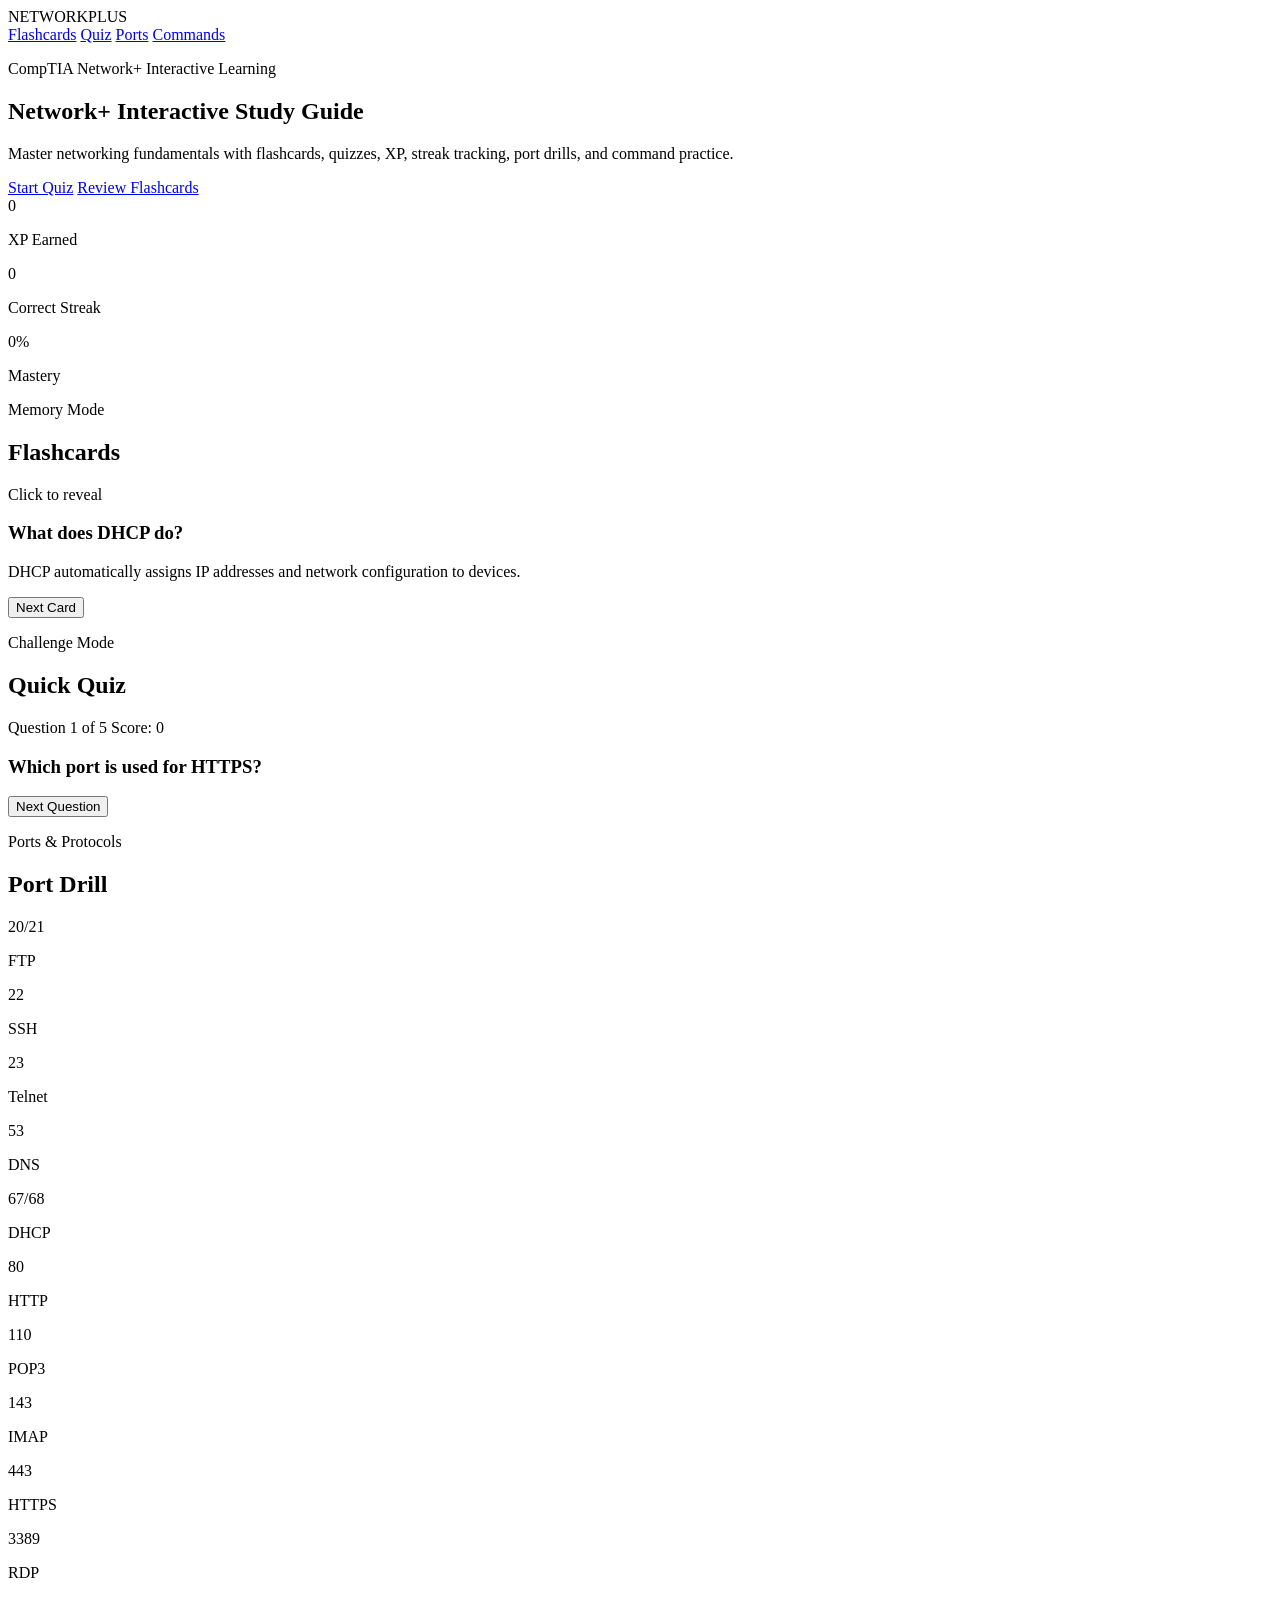
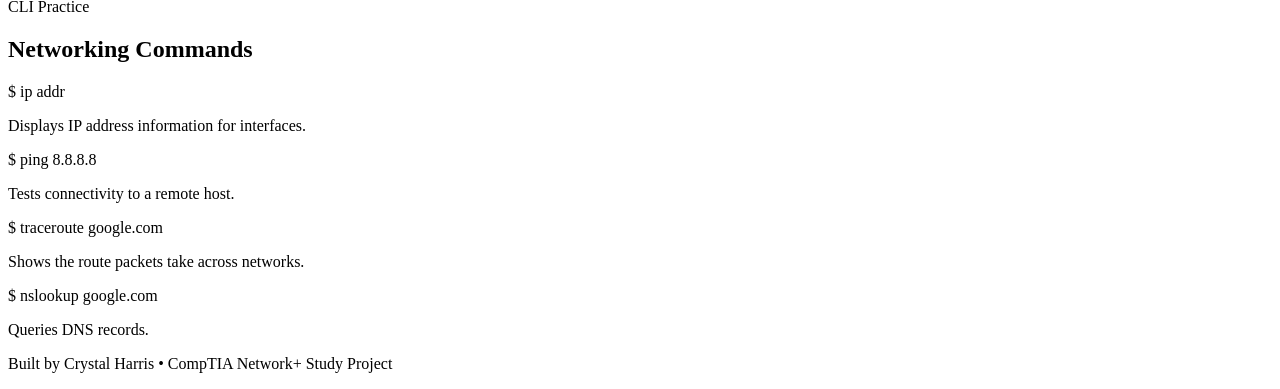
==== index.html @ b1ac8015 "Add interactive Network+ study guide homepage" ====
<!DOCTYPE html>
<html lang="en">
<head>
  <meta charset="UTF-8" />
  <meta name="viewport" content="width=device-width, initial-scale=1.0" />
  <title>Network+ Interactive Study Guide</title>
  <link rel="stylesheet" href="style.css" />
</head>
<body>
  <div class="bg-grid"></div>

  <header class="hero">
    <nav class="nav">
      <div class="logo">NETWORK<span>PLUS</span></div>
      <div class="nav-links">
        <a href="#flashcards">Flashcards</a>
        <a href="#quiz">Quiz</a>
        <a href="#ports">Ports</a>
        <a href="#linux">Commands</a>
      </div>
    </nav>

    <section class="hero-content">
      <p class="eyebrow">CompTIA Network+ Interactive Learning</p>
      <h1>Network+ Interactive Study Guide</h1>
      <p class="subtitle">
        Master networking fundamentals with flashcards, quizzes, XP, streak tracking, port drills, and command practice.
      </p>

      <div class="hero-buttons">
        <a href="#quiz" class="btn primary">Start Quiz</a>
        <a href="#flashcards" class="btn secondary">Review Flashcards</a>
      </div>
    </section>

    <section class="stats-panel">
      <div>
        <span id="xp">0</span>
        <p>XP Earned</p>
      </div>
      <div>
        <span id="streak">0</span>
        <p>Correct Streak</p>
      </div>
      <div>
        <span id="mastery">0%</span>
        <p>Mastery</p>
      </div>
    </section>
  </header>

  <main>
    <section class="section" id="flashcards">
      <div class="section-title">
        <p>Memory Mode</p>
        <h2>Flashcards</h2>
      </div>

      <div class="card flashcard" id="flashcard">
        <div class="tag">Click to reveal</div>
        <h3 id="flashQuestion">What does DHCP do?</h3>
        <p id="flashAnswer" class="hidden">
          DHCP automatically assigns IP addresses and network configuration to devices.
        </p>
      </div>

      <button class="btn primary" onclick="nextFlashcard()">Next Card</button>
    </section>

    <section class="section" id="quiz">
      <div class="section-title">
        <p>Challenge Mode</p>
        <h2>Quick Quiz</h2>
      </div>

      <div class="quiz-box">
        <div class="quiz-header">
          <span id="questionCount">Question 1 of 5</span>
          <span id="score">Score: 0</span>
        </div>

        <h3 id="quizQuestion">Which port is used for HTTPS?</h3>

        <div id="answers" class="answers"></div>

        <p id="feedback" class="feedback"></p>

        <button class="btn secondary" onclick="nextQuestion()">Next Question</button>
      </div>
    </section>

    <section class="section" id="ports">
      <div class="section-title">
        <p>Ports & Protocols</p>
        <h2>Port Drill</h2>
      </div>

      <div class="port-grid">
        <div class="port-card"><span>20/21</span><p>FTP</p></div>
        <div class="port-card"><span>22</span><p>SSH</p></div>
        <div class="port-card"><span>23</span><p>Telnet</p></div>
        <div class="port-card"><span>53</span><p>DNS</p></div>
        <div class="port-card"><span>67/68</span><p>DHCP</p></div>
        <div class="port-card"><span>80</span><p>HTTP</p></div>
        <div class="port-card"><span>110</span><p>POP3</p></div>
        <div class="port-card"><span>143</span><p>IMAP</p></div>
        <div class="port-card"><span>443</span><p>HTTPS</p></div>
        <div class="port-card"><span>3389</span><p>RDP</p></div>
      </div>
    </section>

    <section class="section" id="linux">
      <div class="section-title">
        <p>CLI Practice</p>
        <h2>Networking Commands</h2>
      </div>

      <div class="terminal">
        <div class="terminal-bar">
          <span></span><span></span><span></span>
        </div>

        <p><span class="prompt">$</span> ip addr</p>
        <p class="terminal-output">Displays IP address information for interfaces.</p>

        <p><span class="prompt">$</span> ping 8.8.8.8</p>
        <p class="terminal-output">Tests connectivity to a remote host.</p>

        <p><span class="prompt">$</span> traceroute google.com</p>
        <p class="terminal-output">Shows the route packets take across networks.</p>

        <p><span class="prompt">$</span> nslookup google.com</p>
        <p class="terminal-output">Queries DNS records.</p>
      </div>
    </section>
  </main>

  <footer>
    <p>Built by Crystal Harris • CompTIA Network+ Study Project</p>
  </footer>

  <script src="script.js"></script>
</body>
</html>
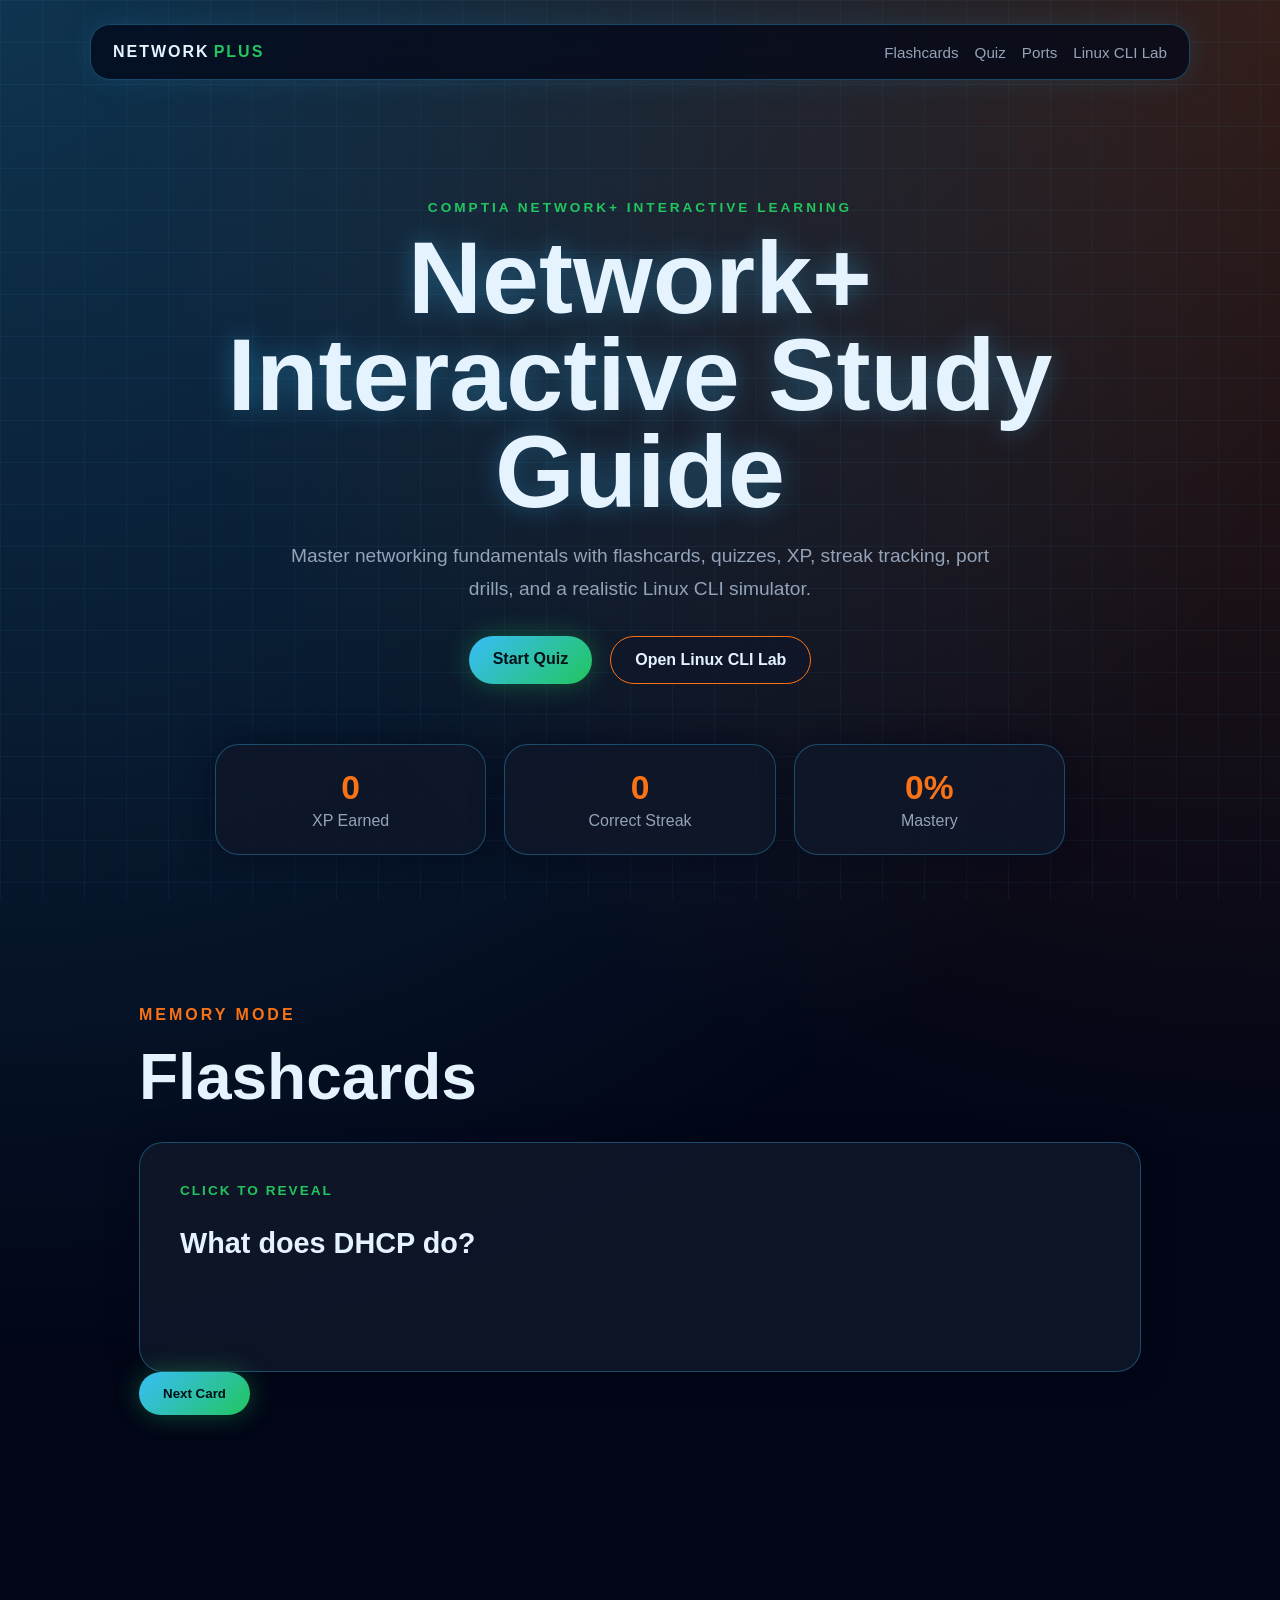
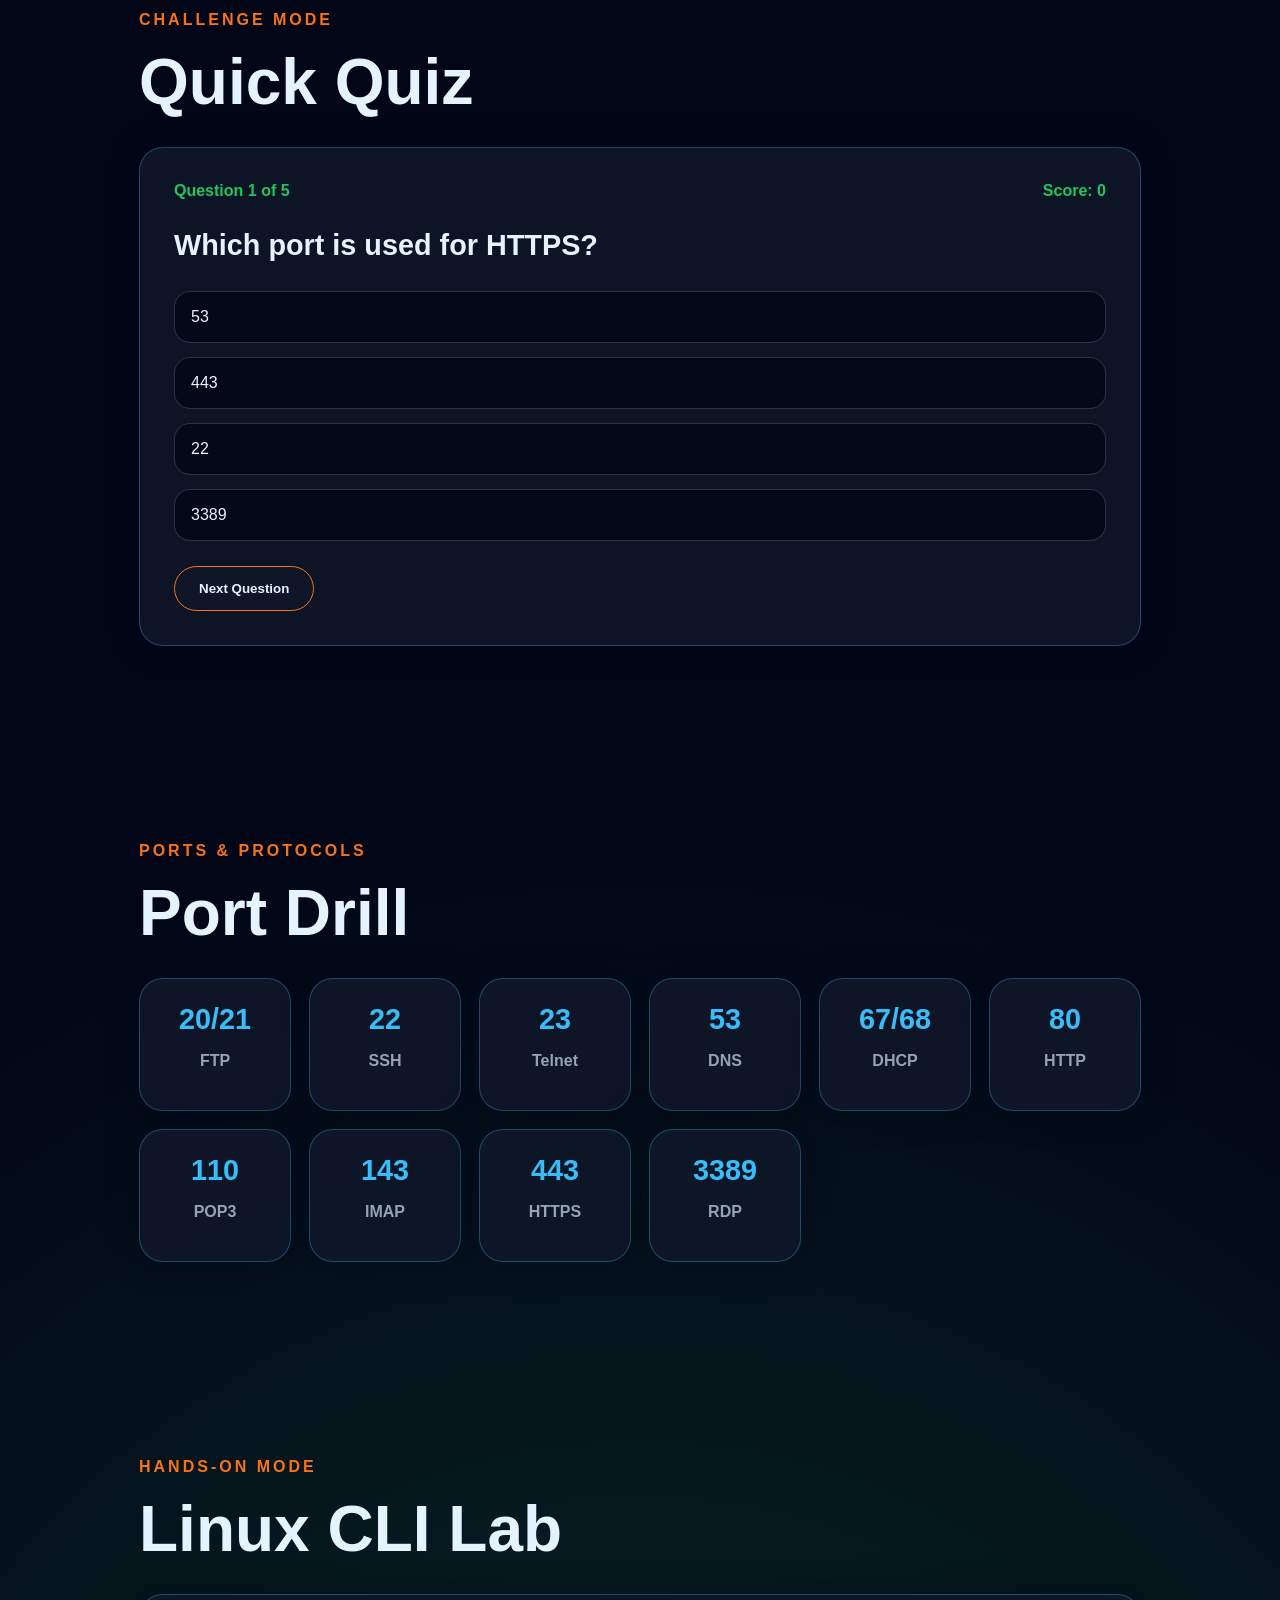
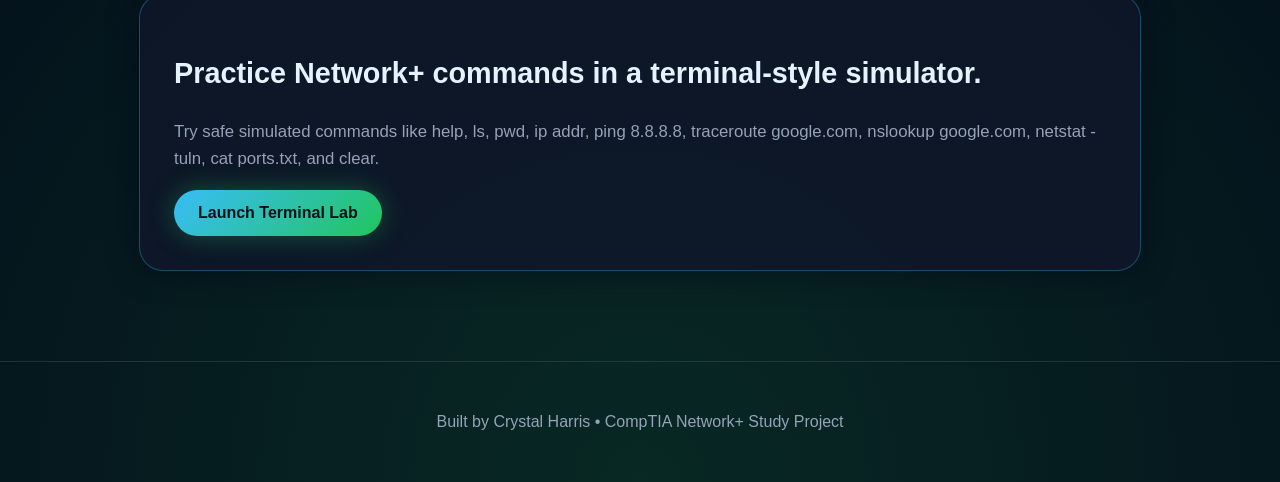
==== commit 16b1f424: "Link separate Linux CLI simulator page" ====
--- a/index.html
+++ b/index.html
@@ -16,129 +16,54 @@
         <a href="#flashcards">Flashcards</a>
         <a href="#quiz">Quiz</a>
         <a href="#ports">Ports</a>
-        <a href="#linux">Commands</a>
+        <a href="terminal.html">Linux CLI Lab</a>
       </div>
     </nav>
 
     <section class="hero-content">
       <p class="eyebrow">CompTIA Network+ Interactive Learning</p>
       <h1>Network+ Interactive Study Guide</h1>
-      <p class="subtitle">
-        Master networking fundamentals with flashcards, quizzes, XP, streak tracking, port drills, and command practice.
-      </p>
+      <p class="subtitle">Master networking fundamentals with flashcards, quizzes, XP, streak tracking, port drills, and a realistic Linux CLI simulator.</p>
 
       <div class="hero-buttons">
         <a href="#quiz" class="btn primary">Start Quiz</a>
-        <a href="#flashcards" class="btn secondary">Review Flashcards</a>
+        <a href="terminal.html" class="btn secondary">Open Linux CLI Lab</a>
       </div>
     </section>
 
     <section class="stats-panel">
-      <div>
-        <span id="xp">0</span>
-        <p>XP Earned</p>
-      </div>
-      <div>
-        <span id="streak">0</span>
-        <p>Correct Streak</p>
-      </div>
-      <div>
-        <span id="mastery">0%</span>
-        <p>Mastery</p>
-      </div>
+      <div><span id="xp">0</span><p>XP Earned</p></div>
+      <div><span id="streak">0</span><p>Correct Streak</p></div>
+      <div><span id="mastery">0%</span><p>Mastery</p></div>
     </section>
   </header>
 
   <main>
     <section class="section" id="flashcards">
-      <div class="section-title">
-        <p>Memory Mode</p>
-        <h2>Flashcards</h2>
-      </div>
-
-      <div class="card flashcard" id="flashcard">
-        <div class="tag">Click to reveal</div>
-        <h3 id="flashQuestion">What does DHCP do?</h3>
-        <p id="flashAnswer" class="hidden">
-          DHCP automatically assigns IP addresses and network configuration to devices.
-        </p>
-      </div>
-
+      <div class="section-title"><p>Memory Mode</p><h2>Flashcards</h2></div>
+      <div class="card flashcard" id="flashcard"><div class="tag">Click to reveal</div><h3 id="flashQuestion">What does DHCP do?</h3><p id="flashAnswer" class="hidden">DHCP automatically assigns IP addresses and network configuration to devices.</p></div>
       <button class="btn primary" onclick="nextFlashcard()">Next Card</button>
     </section>
 
     <section class="section" id="quiz">
-      <div class="section-title">
-        <p>Challenge Mode</p>
-        <h2>Quick Quiz</h2>
-      </div>
+      <div class="section-title"><p>Challenge Mode</p><h2>Quick Quiz</h2></div>
+      <div class="quiz-box"><div class="quiz-header"><span id="questionCount">Question 1 of 5</span><span id="score">Score: 0</span></div><h3 id="quizQuestion">Which port is used for HTTPS?</h3><div id="answers" class="answers"></div><p id="feedback" class="feedback"></p><button class="btn secondary" onclick="nextQuestion()">Next Question</button></div>
+    </section>
 
-      <div class="quiz-box">
-        <div class="quiz-header">
-          <span id="questionCount">Question 1 of 5</span>
-          <span id="score">Score: 0</span>
-        </div>
-
-        <h3 id="quizQuestion">Which port is used for HTTPS?</h3>
-
-        <div id="answers" class="answers"></div>
-
-        <p id="feedback" class="feedback"></p>
-
-        <button class="btn secondary" onclick="nextQuestion()">Next Question</button>
+    <section class="section" id="ports">
+      <div class="section-title"><p>Ports & Protocols</p><h2>Port Drill</h2></div>
+      <div class="port-grid">
+        <div class="port-card"><span>20/21</span><p>FTP</p></div><div class="port-card"><span>22</span><p>SSH</p></div><div class="port-card"><span>23</span><p>Telnet</p></div><div class="port-card"><span>53</span><p>DNS</p></div><div class="port-card"><span>67/68</span><p>DHCP</p></div><div class="port-card"><span>80</span><p>HTTP</p></div><div class="port-card"><span>110</span><p>POP3</p></div><div class="port-card"><span>143</span><p>IMAP</p></div><div class="port-card"><span>443</span><p>HTTPS</p></div><div class="port-card"><span>3389</span><p>RDP</p></div>
       </div>
     </section>
 
-    <section class="section" id="ports">
-      <div class="section-title">
-        <p>Ports & Protocols</p>
-        <h2>Port Drill</h2>
-      </div>
-
-      <div class="port-grid">
-        <div class="port-card"><span>20/21</span><p>FTP</p></div>
-        <div class="port-card"><span>22</span><p>SSH</p></div>
-        <div class="port-card"><span>23</span><p>Telnet</p></div>
-        <div class="port-card"><span>53</span><p>DNS</p></div>
-        <div class="port-card"><span>67/68</span><p>DHCP</p></div>
-        <div class="port-card"><span>80</span><p>HTTP</p></div>
-        <div class="port-card"><span>110</span><p>POP3</p></div>
-        <div class="port-card"><span>143</span><p>IMAP</p></div>
-        <div class="port-card"><span>443</span><p>HTTPS</p></div>
-        <div class="port-card"><span>3389</span><p>RDP</p></div>
-      </div>
-    </section>
-
-    <section class="section" id="linux">
-      <div class="section-title">
-        <p>CLI Practice</p>
-        <h2>Networking Commands</h2>
-      </div>
-
-      <div class="terminal">
-        <div class="terminal-bar">
-          <span></span><span></span><span></span>
-        </div>
-
-        <p><span class="prompt">$</span> ip addr</p>
-        <p class="terminal-output">Displays IP address information for interfaces.</p>
-
-        <p><span class="prompt">$</span> ping 8.8.8.8</p>
-        <p class="terminal-output">Tests connectivity to a remote host.</p>
-
-        <p><span class="prompt">$</span> traceroute google.com</p>
-        <p class="terminal-output">Shows the route packets take across networks.</p>
-
-        <p><span class="prompt">$</span> nslookup google.com</p>
-        <p class="terminal-output">Queries DNS records.</p>
-      </div>
+    <section class="section">
+      <div class="section-title"><p>Hands-On Mode</p><h2>Linux CLI Lab</h2></div>
+      <div class="quiz-box"><h3>Practice Network+ commands in a terminal-style simulator.</h3><p class="feedback">Try safe simulated commands like help, ls, pwd, ip addr, ping 8.8.8.8, traceroute google.com, nslookup google.com, netstat -tuln, cat ports.txt, and clear.</p><a href="terminal.html" class="btn primary">Launch Terminal Lab</a></div>
     </section>
   </main>
 
-  <footer>
-    <p>Built by Crystal Harris • CompTIA Network+ Study Project</p>
-  </footer>
-
+  <footer><p>Built by Crystal Harris • CompTIA Network+ Study Project</p></footer>
   <script src="script.js"></script>
 </body>
-</html>+</html>
--- a/style.css
+++ b/style.css
@@ -0,0 +1,366 @@
+:root {
+  --black: #020617;
+  --dark: #08111f;
+  --blue: #38bdf8;
+  --green: #22c55e;
+  --orange: #f97316;
+  --text: #e5f3ff;
+  --muted: #94a3b8;
+  --card: rgba(15, 23, 42, 0.88);
+  --border: rgba(56, 189, 248, 0.32);
+}
+
+* {
+  box-sizing: border-box;
+  scroll-behavior: smooth;
+}
+
+body {
+  margin: 0;
+  font-family: Arial, Helvetica, sans-serif;
+  background:
+    radial-gradient(circle at top left, rgba(56, 189, 248, 0.25), transparent 35%),
+    radial-gradient(circle at top right, rgba(249, 115, 22, 0.20), transparent 30%),
+    radial-gradient(circle at bottom, rgba(34, 197, 94, 0.18), transparent 35%),
+    var(--black);
+  color: var(--text);
+}
+
+.bg-grid {
+  position: fixed;
+  inset: 0;
+  background-image:
+    linear-gradient(rgba(56, 189, 248, 0.06) 1px, transparent 1px),
+    linear-gradient(90deg, rgba(56, 189, 248, 0.06) 1px, transparent 1px);
+  background-size: 42px 42px;
+  pointer-events: none;
+  z-index: -1;
+}
+
+.hero {
+  min-height: 100vh;
+  padding: 24px;
+}
+
+.nav {
+  max-width: 1100px;
+  margin: 0 auto;
+  padding: 18px 22px;
+  display: flex;
+  justify-content: space-between;
+  align-items: center;
+  border: 1px solid var(--border);
+  border-radius: 20px;
+  background: rgba(2, 6, 23, 0.72);
+  backdrop-filter: blur(12px);
+  box-shadow: 0 0 30px rgba(56, 189, 248, 0.12);
+}
+
+.logo {
+  font-weight: 900;
+  letter-spacing: 2px;
+}
+
+.logo span {
+  color: var(--green);
+  margin-left: 4px;
+}
+
+.nav-links {
+  display: flex;
+  gap: 16px;
+}
+
+.nav-links a {
+  color: var(--muted);
+  text-decoration: none;
+  font-size: 0.95rem;
+}
+
+.nav-links a:hover {
+  color: var(--orange);
+}
+
+.hero-content {
+  max-width: 930px;
+  margin: 120px auto 60px;
+  text-align: center;
+}
+
+.eyebrow {
+  color: var(--green);
+  text-transform: uppercase;
+  letter-spacing: 3px;
+  font-size: 0.85rem;
+  font-weight: 700;
+}
+
+h1 {
+  font-size: clamp(2.6rem, 8vw, 6.5rem);
+  margin: 10px 0;
+  line-height: 0.95;
+  text-shadow: 0 0 26px rgba(56, 189, 248, 0.35);
+}
+
+.subtitle {
+  max-width: 700px;
+  margin: 20px auto;
+  color: var(--muted);
+  font-size: 1.2rem;
+  line-height: 1.7;
+}
+
+.hero-buttons {
+  margin-top: 30px;
+  display: flex;
+  justify-content: center;
+  gap: 18px;
+  flex-wrap: wrap;
+}
+
+.btn {
+  border: none;
+  padding: 14px 24px;
+  border-radius: 999px;
+  font-weight: 800;
+  cursor: pointer;
+  text-decoration: none;
+  display: inline-block;
+  transition: transform 0.2s ease, box-shadow 0.2s ease;
+}
+
+.btn:hover {
+  transform: translateY(-3px);
+}
+
+.primary {
+  color: #021018;
+  background: linear-gradient(135deg, var(--blue), var(--green));
+  box-shadow: 0 0 26px rgba(34, 197, 94, 0.35);
+}
+
+.secondary {
+  color: var(--text);
+  background: rgba(15, 23, 42, 0.8);
+  border: 1px solid var(--orange);
+}
+
+.stats-panel {
+  max-width: 850px;
+  margin: 0 auto;
+  display: grid;
+  grid-template-columns: repeat(3, 1fr);
+  gap: 18px;
+}
+
+.stats-panel div,
+.card,
+.quiz-box,
+.terminal,
+.port-card {
+  background: var(--card);
+  border: 1px solid var(--border);
+  border-radius: 24px;
+  box-shadow: 0 0 30px rgba(2, 6, 23, 0.55);
+}
+
+.stats-panel div {
+  text-align: center;
+  padding: 24px;
+}
+
+.stats-panel span {
+  font-size: 2.1rem;
+  color: var(--orange);
+  font-weight: 900;
+}
+
+.stats-panel p {
+  color: var(--muted);
+  margin: 5px 0 0;
+}
+
+.section {
+  max-width: 1050px;
+  margin: 0 auto;
+  padding: 90px 24px;
+}
+
+.section-title p {
+  color: var(--orange);
+  text-transform: uppercase;
+  letter-spacing: 3px;
+  font-weight: 800;
+}
+
+.section-title h2 {
+  font-size: clamp(2rem, 5vw, 4rem);
+  margin: 0 0 28px;
+}
+
+.flashcard {
+  padding: 40px;
+  cursor: pointer;
+  min-height: 230px;
+  transition: transform 0.25s ease, border-color 0.25s ease;
+}
+
+.flashcard:hover {
+  transform: scale(1.015);
+  border-color: var(--green);
+}
+
+.tag {
+  color: var(--green);
+  font-size: 0.85rem;
+  text-transform: uppercase;
+  letter-spacing: 2px;
+  font-weight: 900;
+}
+
+.flashcard h3,
+.quiz-box h3 {
+  font-size: 1.8rem;
+}
+
+.hidden {
+  display: none;
+}
+
+.flashcard p,
+.feedback,
+.terminal-output {
+  color: var(--muted);
+  font-size: 1.05rem;
+  line-height: 1.6;
+}
+
+.quiz-box {
+  padding: 34px;
+}
+
+.quiz-header {
+  display: flex;
+  justify-content: space-between;
+  color: var(--green);
+  font-weight: 800;
+  margin-bottom: 16px;
+}
+
+.answers {
+  display: grid;
+  gap: 14px;
+  margin: 25px 0;
+}
+
+.answer-btn {
+  padding: 16px;
+  border-radius: 16px;
+  border: 1px solid rgba(148, 163, 184, 0.25);
+  background: rgba(2, 6, 23, 0.72);
+  color: var(--text);
+  cursor: pointer;
+  font-size: 1rem;
+  text-align: left;
+}
+
+.answer-btn:hover {
+  border-color: var(--blue);
+  box-shadow: 0 0 18px rgba(56, 189, 248, 0.18);
+}
+
+.answer-btn.correct {
+  border-color: var(--green);
+  background: rgba(34, 197, 94, 0.14);
+}
+
+.answer-btn.wrong {
+  border-color: var(--orange);
+  background: rgba(249, 115, 22, 0.14);
+}
+
+.port-grid {
+  display: grid;
+  grid-template-columns: repeat(auto-fit, minmax(135px, 1fr));
+  gap: 18px;
+}
+
+.port-card {
+  padding: 24px;
+  text-align: center;
+  transition: transform 0.2s ease, border-color 0.2s ease;
+}
+
+.port-card:hover {
+  transform: translateY(-6px);
+  border-color: var(--orange);
+}
+
+.port-card span {
+  color: var(--blue);
+  font-size: 1.8rem;
+  font-weight: 900;
+}
+
+.port-card p {
+  color: var(--muted);
+  font-weight: 800;
+}
+
+.terminal {
+  padding: 28px;
+  font-family: Consolas, Monaco, monospace;
+}
+
+.terminal-bar {
+  display: flex;
+  gap: 8px;
+  margin-bottom: 22px;
+}
+
+.terminal-bar span {
+  width: 13px;
+  height: 13px;
+  border-radius: 50%;
+  background: var(--orange);
+}
+
+.terminal-bar span:nth-child(2) {
+  background: var(--green);
+}
+
+.terminal-bar span:nth-child(3) {
+  background: var(--blue);
+}
+
+.prompt {
+  color: var(--green);
+  font-weight: 900;
+}
+
+footer {
+  text-align: center;
+  padding: 35px 20px;
+  color: var(--muted);
+  border-top: 1px solid rgba(148, 163, 184, 0.18);
+}
+
+@media (max-width: 700px) {
+  .nav {
+    flex-direction: column;
+    gap: 15px;
+  }
+
+  .nav-links {
+    flex-wrap: wrap;
+    justify-content: center;
+  }
+
+  .stats-panel {
+    grid-template-columns: 1fr;
+  }
+
+  .hero-content {
+    margin-top: 70px;
+  }
+}
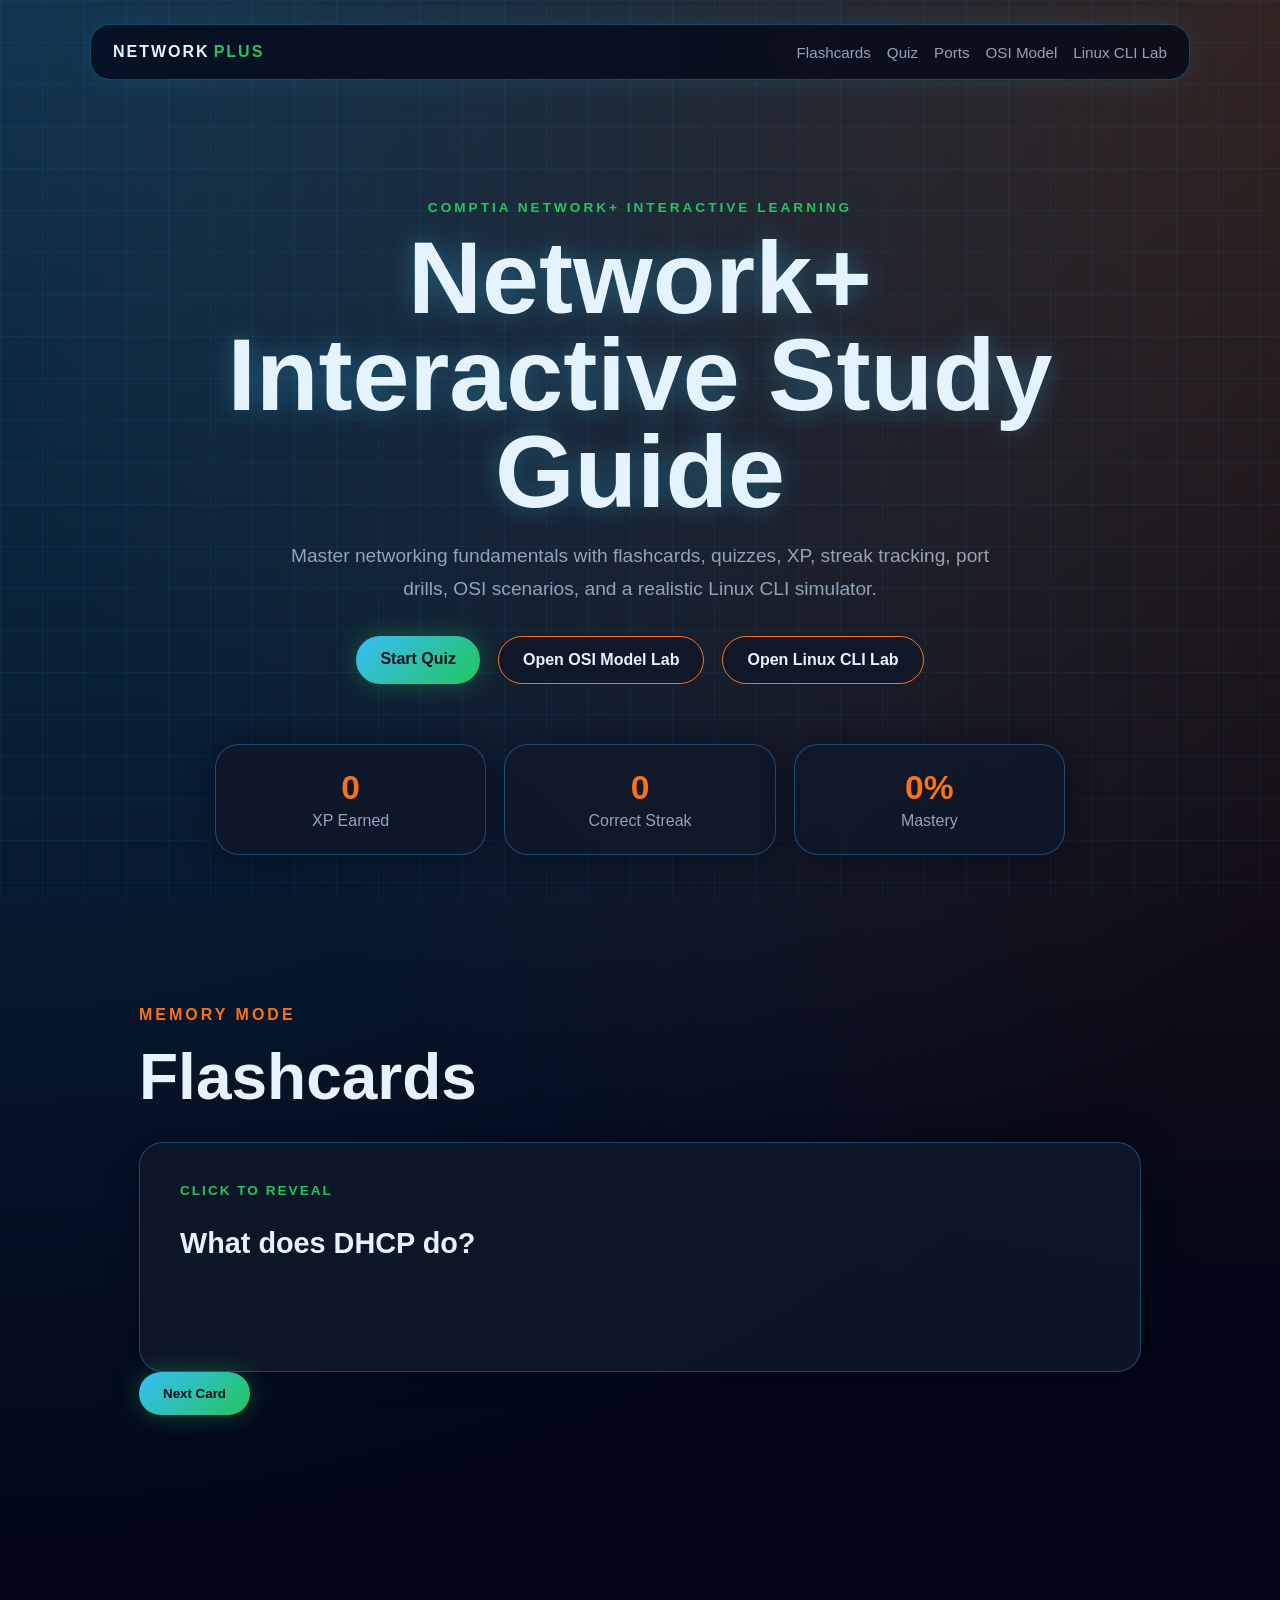
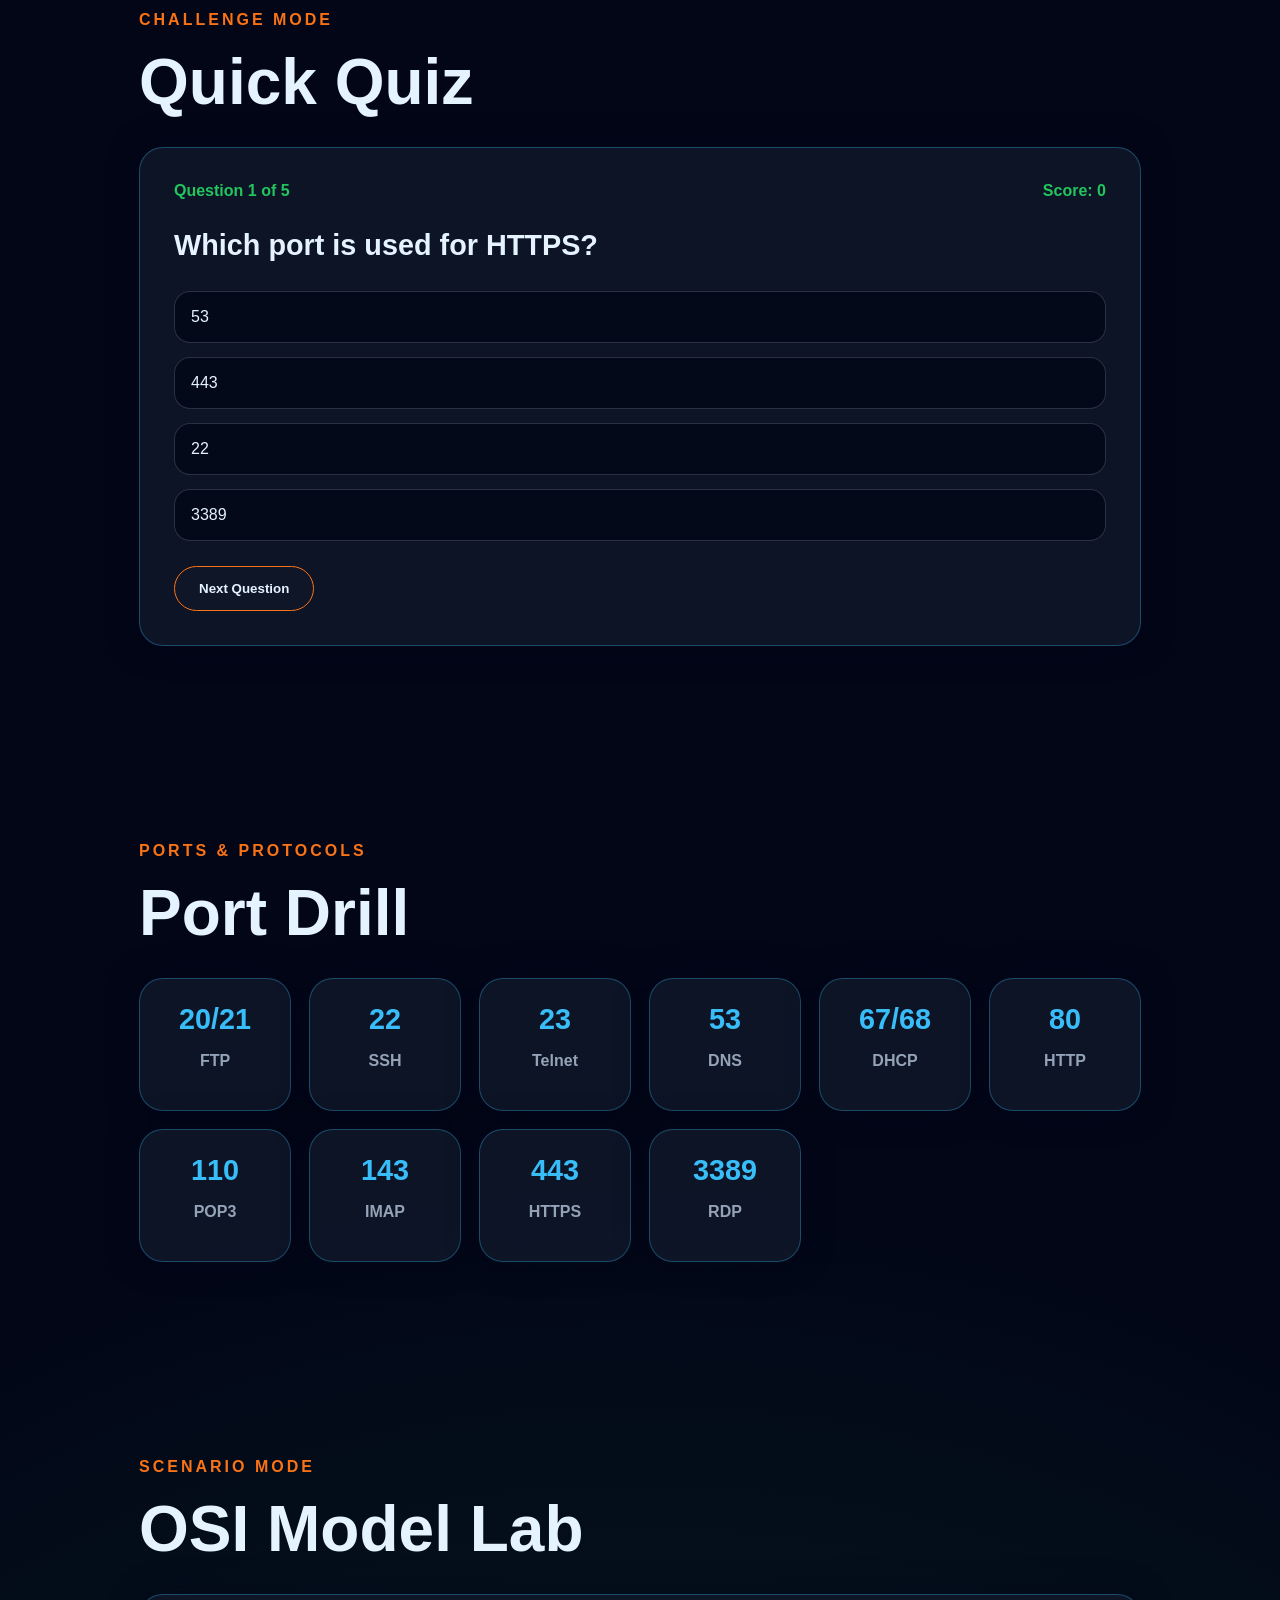
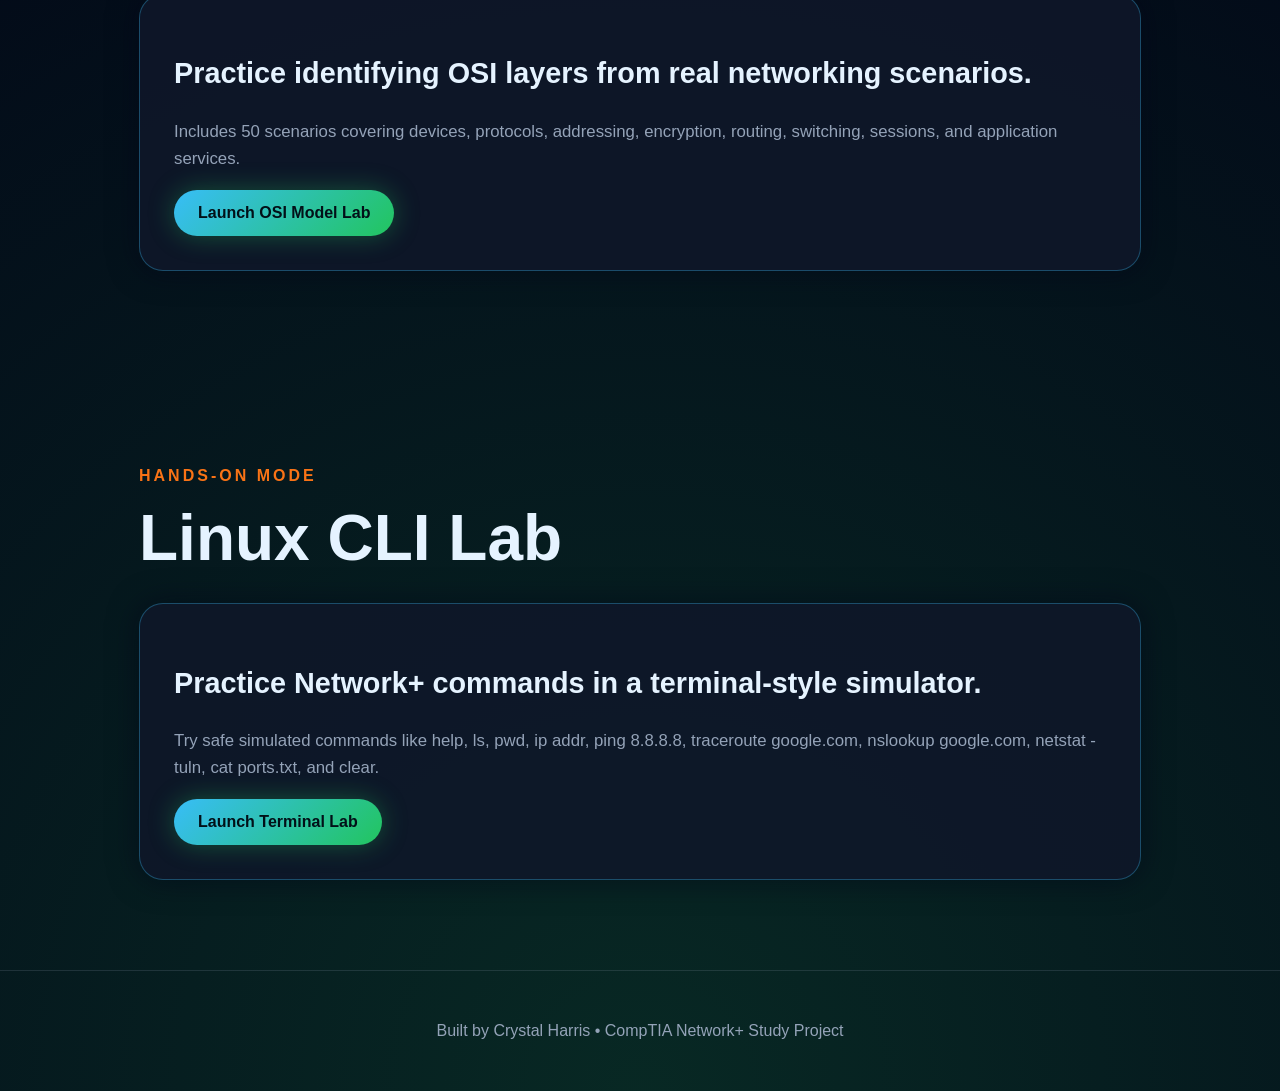
==== commit 6eb7f1b7: "Add OSI model page link" ====
--- a/index.html
+++ b/index.html
@@ -16,6 +16,7 @@
         <a href="#flashcards">Flashcards</a>
         <a href="#quiz">Quiz</a>
         <a href="#ports">Ports</a>
+        <a href="osi.html">OSI Model</a>
         <a href="terminal.html">Linux CLI Lab</a>
       </div>
     </nav>
@@ -23,10 +24,11 @@
     <section class="hero-content">
       <p class="eyebrow">CompTIA Network+ Interactive Learning</p>
       <h1>Network+ Interactive Study Guide</h1>
-      <p class="subtitle">Master networking fundamentals with flashcards, quizzes, XP, streak tracking, port drills, and a realistic Linux CLI simulator.</p>
+      <p class="subtitle">Master networking fundamentals with flashcards, quizzes, XP, streak tracking, port drills, OSI scenarios, and a realistic Linux CLI simulator.</p>
 
       <div class="hero-buttons">
         <a href="#quiz" class="btn primary">Start Quiz</a>
+        <a href="osi.html" class="btn secondary">Open OSI Model Lab</a>
         <a href="terminal.html" class="btn secondary">Open Linux CLI Lab</a>
       </div>
     </section>
@@ -57,10 +59,9 @@
       </div>
     </section>
 
-    <section class="section">
-      <div class="section-title"><p>Hands-On Mode</p><h2>Linux CLI Lab</h2></div>
-      <div class="quiz-box"><h3>Practice Network+ commands in a terminal-style simulator.</h3><p class="feedback">Try safe simulated commands like help, ls, pwd, ip addr, ping 8.8.8.8, traceroute google.com, nslookup google.com, netstat -tuln, cat ports.txt, and clear.</p><a href="terminal.html" class="btn primary">Launch Terminal Lab</a></div>
-    </section>
+    <section class="section"><div class="section-title"><p>Scenario Mode</p><h2>OSI Model Lab</h2></div><div class="quiz-box"><h3>Practice identifying OSI layers from real networking scenarios.</h3><p class="feedback">Includes 50 scenarios covering devices, protocols, addressing, encryption, routing, switching, sessions, and application services.</p><a href="osi.html" class="btn primary">Launch OSI Model Lab</a></div></section>
+
+    <section class="section"><div class="section-title"><p>Hands-On Mode</p><h2>Linux CLI Lab</h2></div><div class="quiz-box"><h3>Practice Network+ commands in a terminal-style simulator.</h3><p class="feedback">Try safe simulated commands like help, ls, pwd, ip addr, ping 8.8.8.8, traceroute google.com, nslookup google.com, netstat -tuln, cat ports.txt, and clear.</p><a href="terminal.html" class="btn primary">Launch Terminal Lab</a></div></section>
   </main>
 
   <footer><p>Built by Crystal Harris • CompTIA Network+ Study Project</p></footer>
